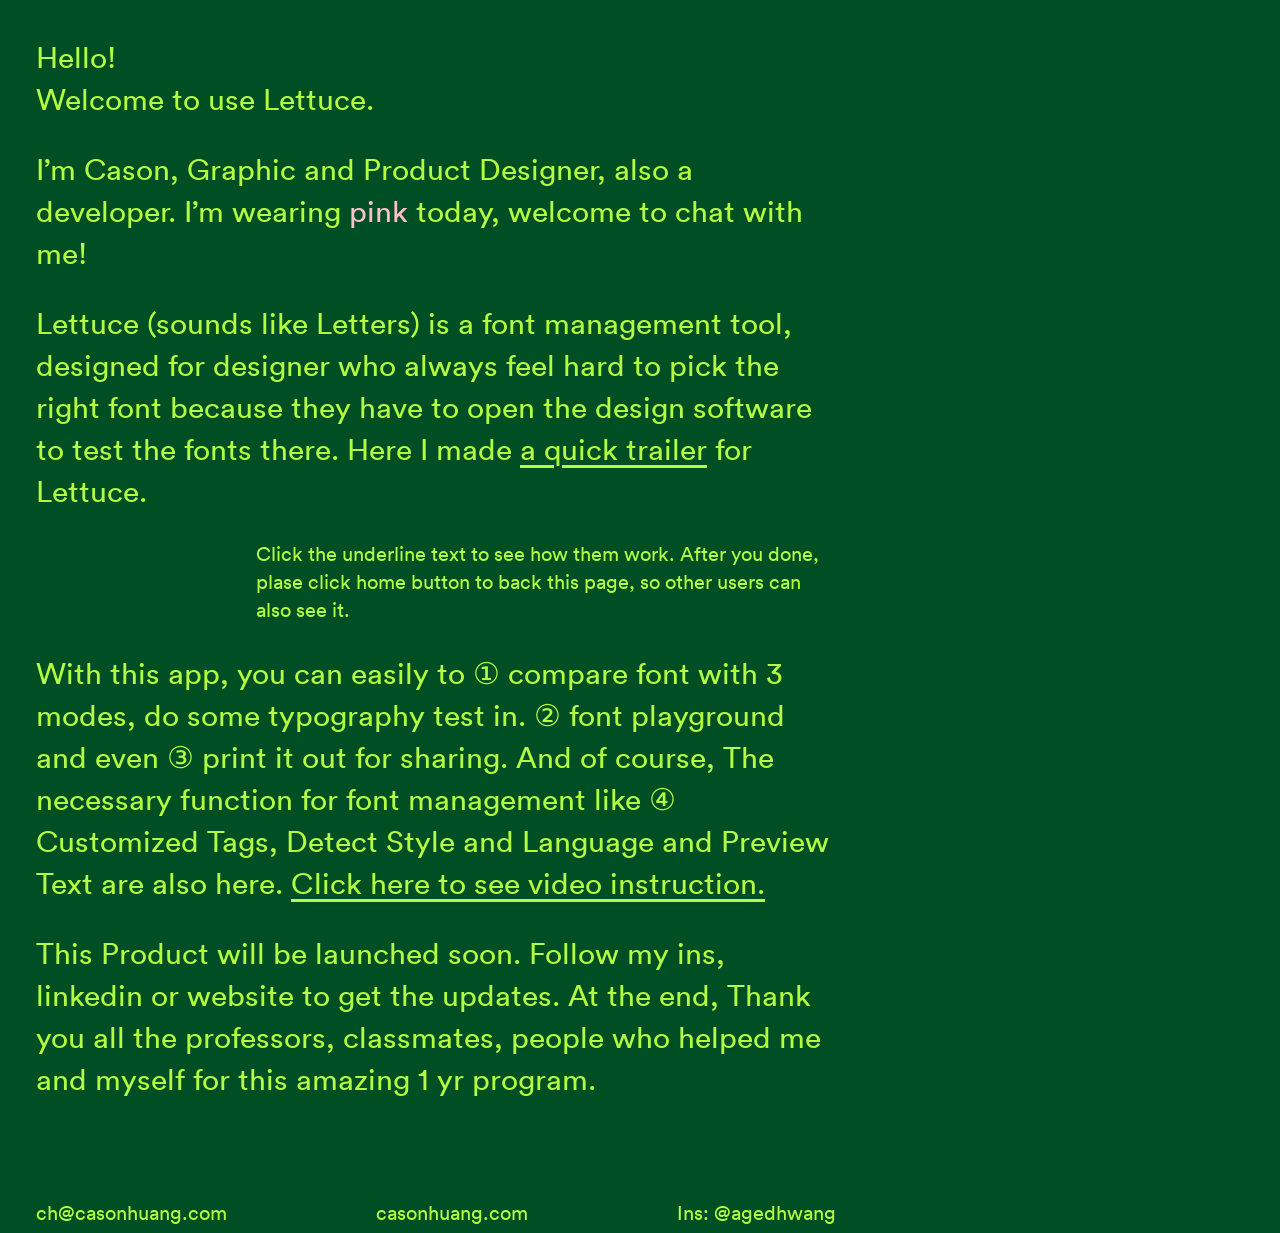
==== index.html @ 5a3631a3 "DOne" ====
<!DOCTYPE html>
<html lang="en">
<head>
  <meta charset="UTF-8">
  <meta name="viewport" content="width=device-width, initial-scale=1.0">
  <title>Lettuce</title>
  <link rel="stylesheet" href="style.css">
</head>
<body>
  <main>
    <H1>Lettuce Welcome Page</H1>

    <p>Hello!<br>Welcome to use Lettuce.</p>

    <p>I’m Cason, Graphic and Product Designer, also a developer. I’m wearing <span class="pink">pink </span>today, welcome to chat with me!</p>

    <p>Lettuce (sounds like Letters) is a font management tool, designed for designer who always feel hard to pick the right font because they have to open the design software to test the fonts there. Here I made <a href="./Trailer.html" class="underline">a quick trailer</a>  for Lettuce.</p>

    <p class="small-text">Click the underline text to see how them work. After you done, plase click home button to back this page, so other users can also see it.</p>

    <p>With this app, you can easily to ① compare font with 3 modes, do some typography test in. ② font playground and even ③ print it out for sharing. And of course, The necessary function for font management like ④ Customized Tags, Detect Style and Language and Preview Text are also here. <a href="./Instruction.html">Click here to see video instruction.</a> </p>

    <p>This Product will be launched soon. Follow my ins, linkedin or website to get the updates. At the end, Thank you all the professors, classmates, people who helped me and myself for this amazing 1 yr program.</p>

    <div class="contact">
      <span>ch@casonhuang.com</span>
      <span>casonhuang.com</span>
      <span>Ins: @agedhwang </span>
    </div>
  </main>




</body>
</html>
---- style.css ----
@font-face {
  font-family: Circular;
  src: url(./Font/Circular-Book.woff.ttf) format("truetype");
}
*{
  --dark-green: #004F24;
  --light-green: #b4fc42;
}
body{
  background-color: var(--dark-green);
  color: var(--light-green);
  font-family: Circular, sans-serif;
  display: flex;
  flex-direction: column;
  align-items: flex-start;
}

h1{
  display: none;
}

p{
  font-size: 30px;
  line-height: 140%;
  margin-block: 28px;
}

main{
  max-width: 800px;
  margin-inline: 28px;
}

a{
  color: var(--light-green);
  text-decoration: underline;
  text-underline-offset: 5px;
  text-decoration-thickness: 2.5px;
}

.small-text{
  font-size: 20px;
  margin-inline-start: 220px;
}

.pink{
  color: pink;
}

.contact {
  display: flex;
  flex-direction: row;
  justify-content: space-between;
  font-size: 20px;
  margin-top: 100px;
}
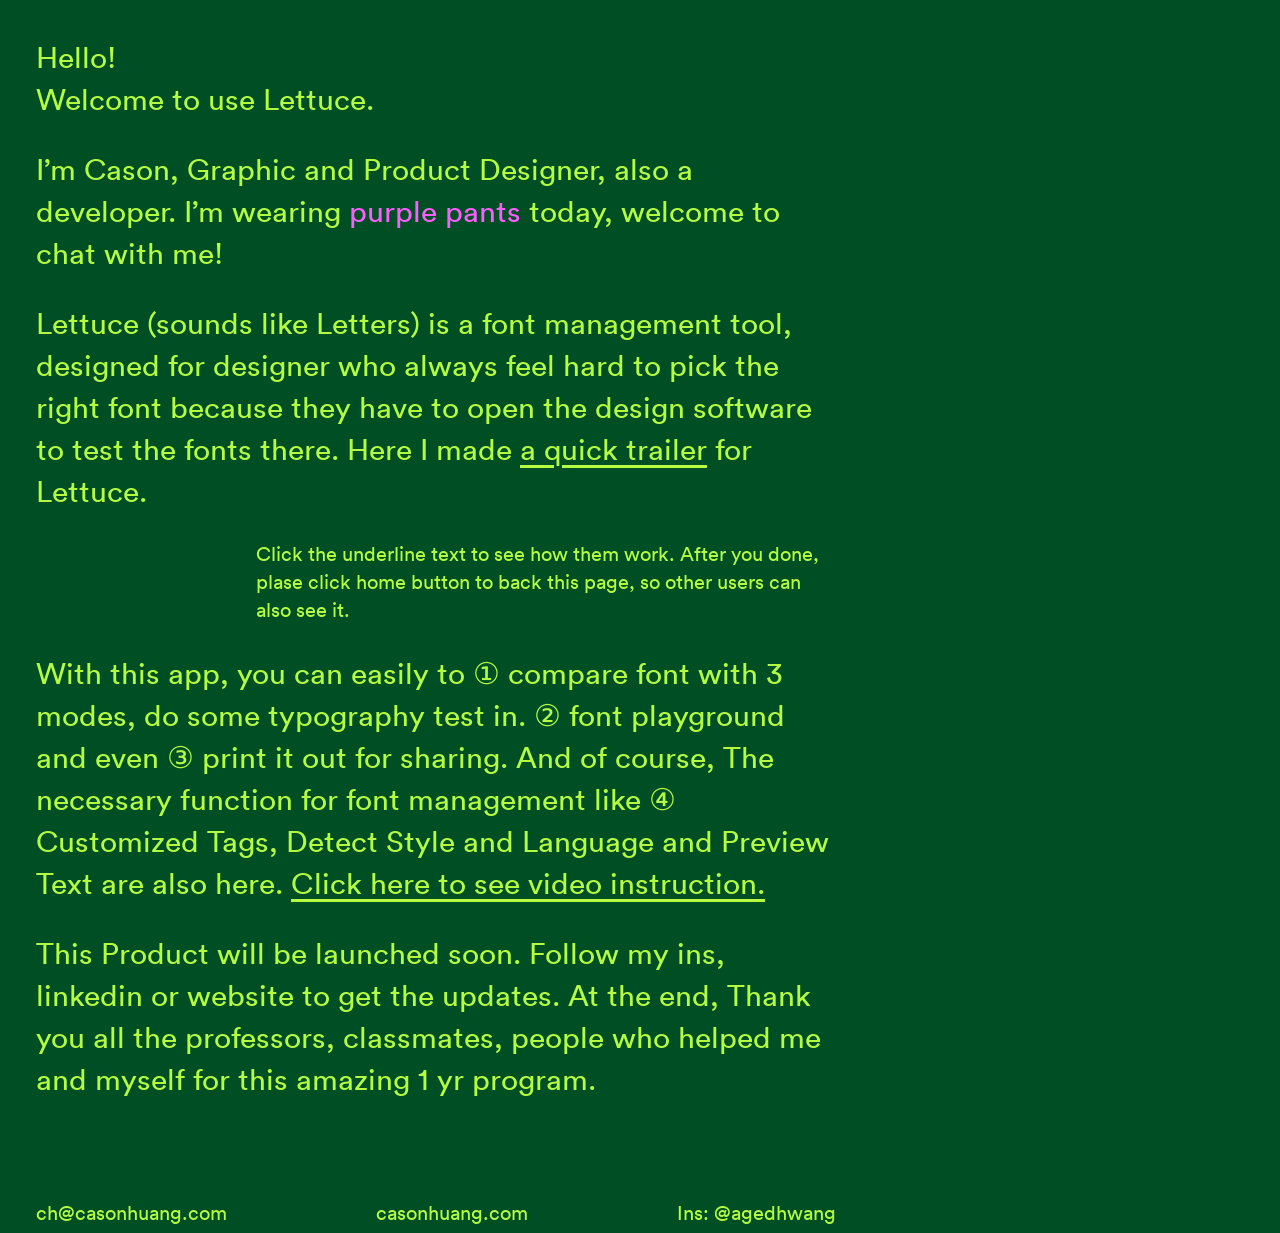
==== commit 9f1b1df5: "Pants" ====
--- a/index.html
+++ b/index.html
@@ -12,7 +12,7 @@
 
     <p>Hello!<br>Welcome to use Lettuce.</p>
 
-    <p>I’m Cason, Graphic and Product Designer, also a developer. I’m wearing <span class="pink">pink </span>today, welcome to chat with me!</p>
+    <p>I’m Cason, Graphic and Product Designer, also a developer. I’m wearing <span class="purple">purple pants  </span>today, welcome to chat with me!</p>
 
     <p>Lettuce (sounds like Letters) is a font management tool, designed for designer who always feel hard to pick the right font because they have to open the design software to test the fonts there. Here I made <a href="./Trailer.html" class="underline">a quick trailer</a>  for Lettuce.</p>
 
--- a/style.css
+++ b/style.css
@@ -42,8 +42,8 @@
   margin-inline-start: 220px;
 }
 
-.pink{
-  color: pink;
+.purple{
+  color: #fa5eff;
 }
 
 .contact {
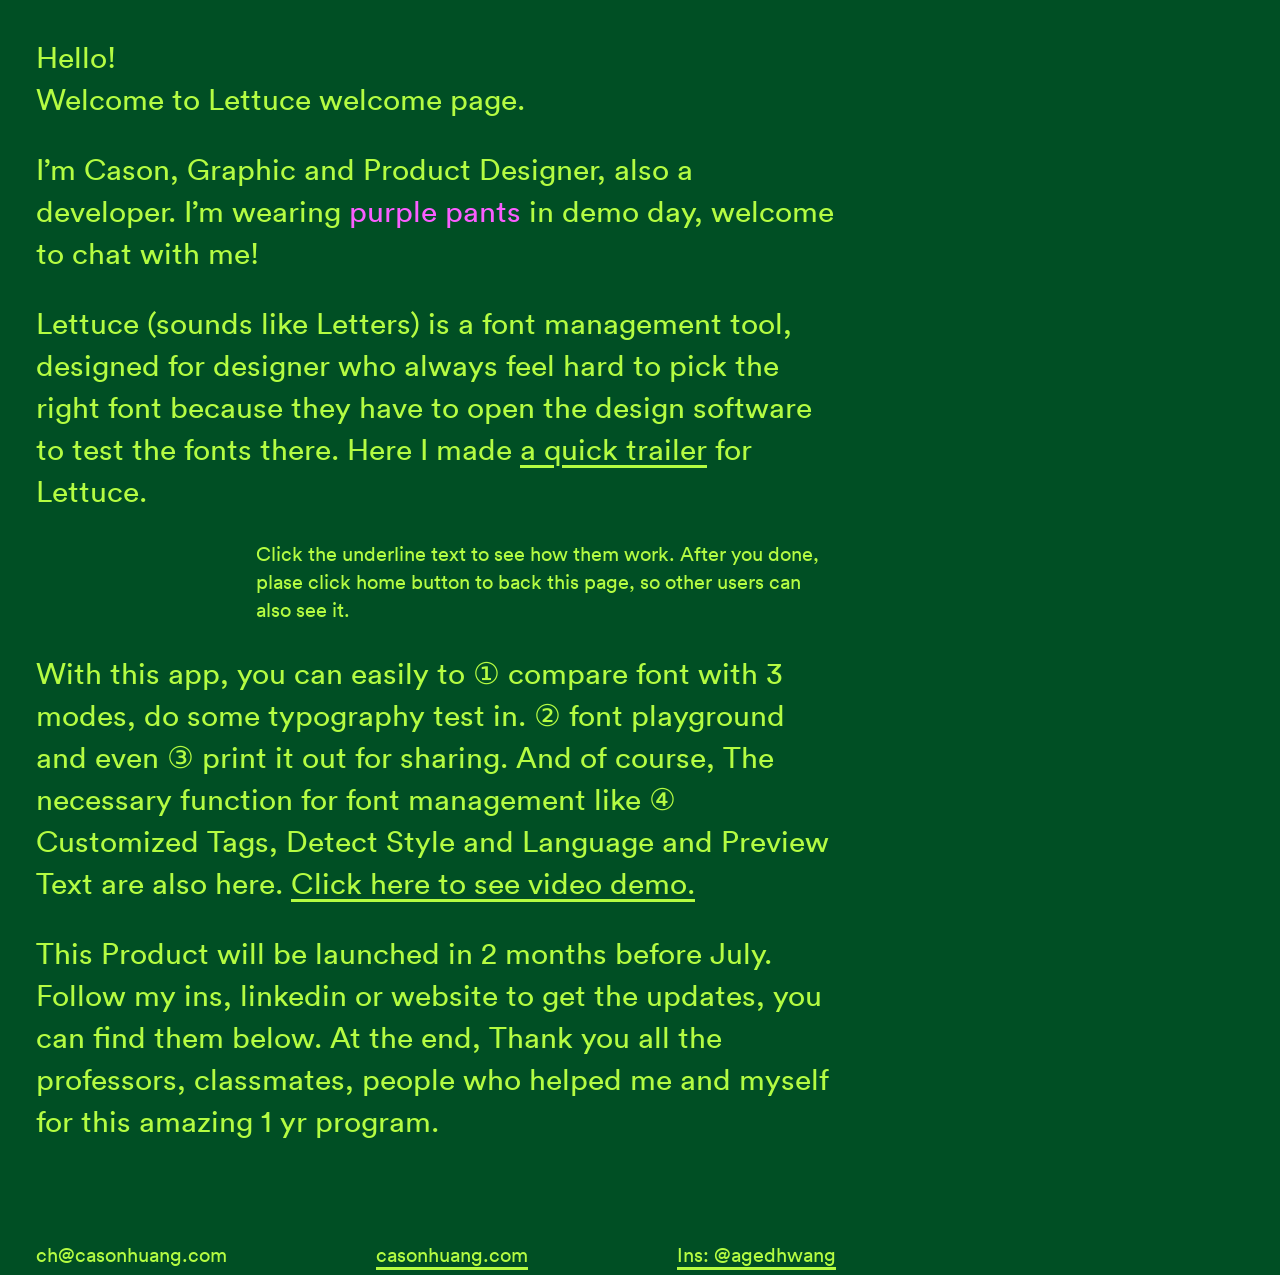
==== commit 1c953d03: "1" ====
--- a/index.html
+++ b/index.html
@@ -10,22 +10,22 @@
   <main>
     <H1>Lettuce Welcome Page</H1>
 
-    <p>Hello!<br>Welcome to use Lettuce.</p>
+    <p>Hello!<br>Welcome to Lettuce welcome page.</p>
 
-    <p>I’m Cason, Graphic and Product Designer, also a developer. I’m wearing <span class="purple">purple pants  </span>today, welcome to chat with me!</p>
+    <p>I’m Cason, Graphic and Product Designer, also a developer. I’m wearing <span class="purple">purple pants </span>in demo day, welcome to chat with me!</p>
 
     <p>Lettuce (sounds like Letters) is a font management tool, designed for designer who always feel hard to pick the right font because they have to open the design software to test the fonts there. Here I made <a href="./Trailer.html" class="underline">a quick trailer</a>  for Lettuce.</p>
 
     <p class="small-text">Click the underline text to see how them work. After you done, plase click home button to back this page, so other users can also see it.</p>
 
-    <p>With this app, you can easily to ① compare font with 3 modes, do some typography test in. ② font playground and even ③ print it out for sharing. And of course, The necessary function for font management like ④ Customized Tags, Detect Style and Language and Preview Text are also here. <a href="./Instruction.html">Click here to see video instruction.</a> </p>
+    <p>With this app, you can easily to ① compare font with 3 modes, do some typography test in. ② font playground and even ③ print it out for sharing. And of course, The necessary function for font management like ④ Customized Tags, Detect Style and Language and Preview Text are also here. <a href="./Instruction.html">Click here to see video demo.</a> </p>
 
-    <p>This Product will be launched soon. Follow my ins, linkedin or website to get the updates. At the end, Thank you all the professors, classmates, people who helped me and myself for this amazing 1 yr program.</p>
+    <p>This Product will be launched in 2 months before July. Follow my ins, linkedin or website to get the updates, you can find them below. At the end, Thank you all the professors, classmates, people who helped me and myself for this amazing 1 yr program.</p>
 
     <div class="contact">
       <span>ch@casonhuang.com</span>
-      <span>casonhuang.com</span>
-      <span>Ins: @agedhwang </span>
+      <span><a href="https://www.casonhuang.com/">casonhuang.com</a></span>
+      <span><a href="https://www.instagram.com/agedhwang/">Ins: @agedhwang </a></span>
     </div>
   </main>
 
--- a/style.css
+++ b/style.css
@@ -52,4 +52,32 @@
   justify-content: space-between;
   font-size: 20px;
   margin-top: 100px;
+}
+
+@media (width < 500px) {
+  p{
+    font-size: 20px;
+  }
+  main{
+    max-width: 88vw;
+    margin-inline: 10px;
+  }
+  a{
+    color: var(--light-green);
+    text-decoration: underline;
+    text-underline-offset: 5px;
+    text-decoration-thickness: 1.5px;
+  }
+
+  .small-text{
+    font-size: 14px;
+    margin-inline-start: 80px;
+  }
+  .contact {
+    display: flex;
+    flex-direction: row;
+    justify-content: space-between;
+    font-size: 12px;
+    margin-top: 50px;
+  }
 }
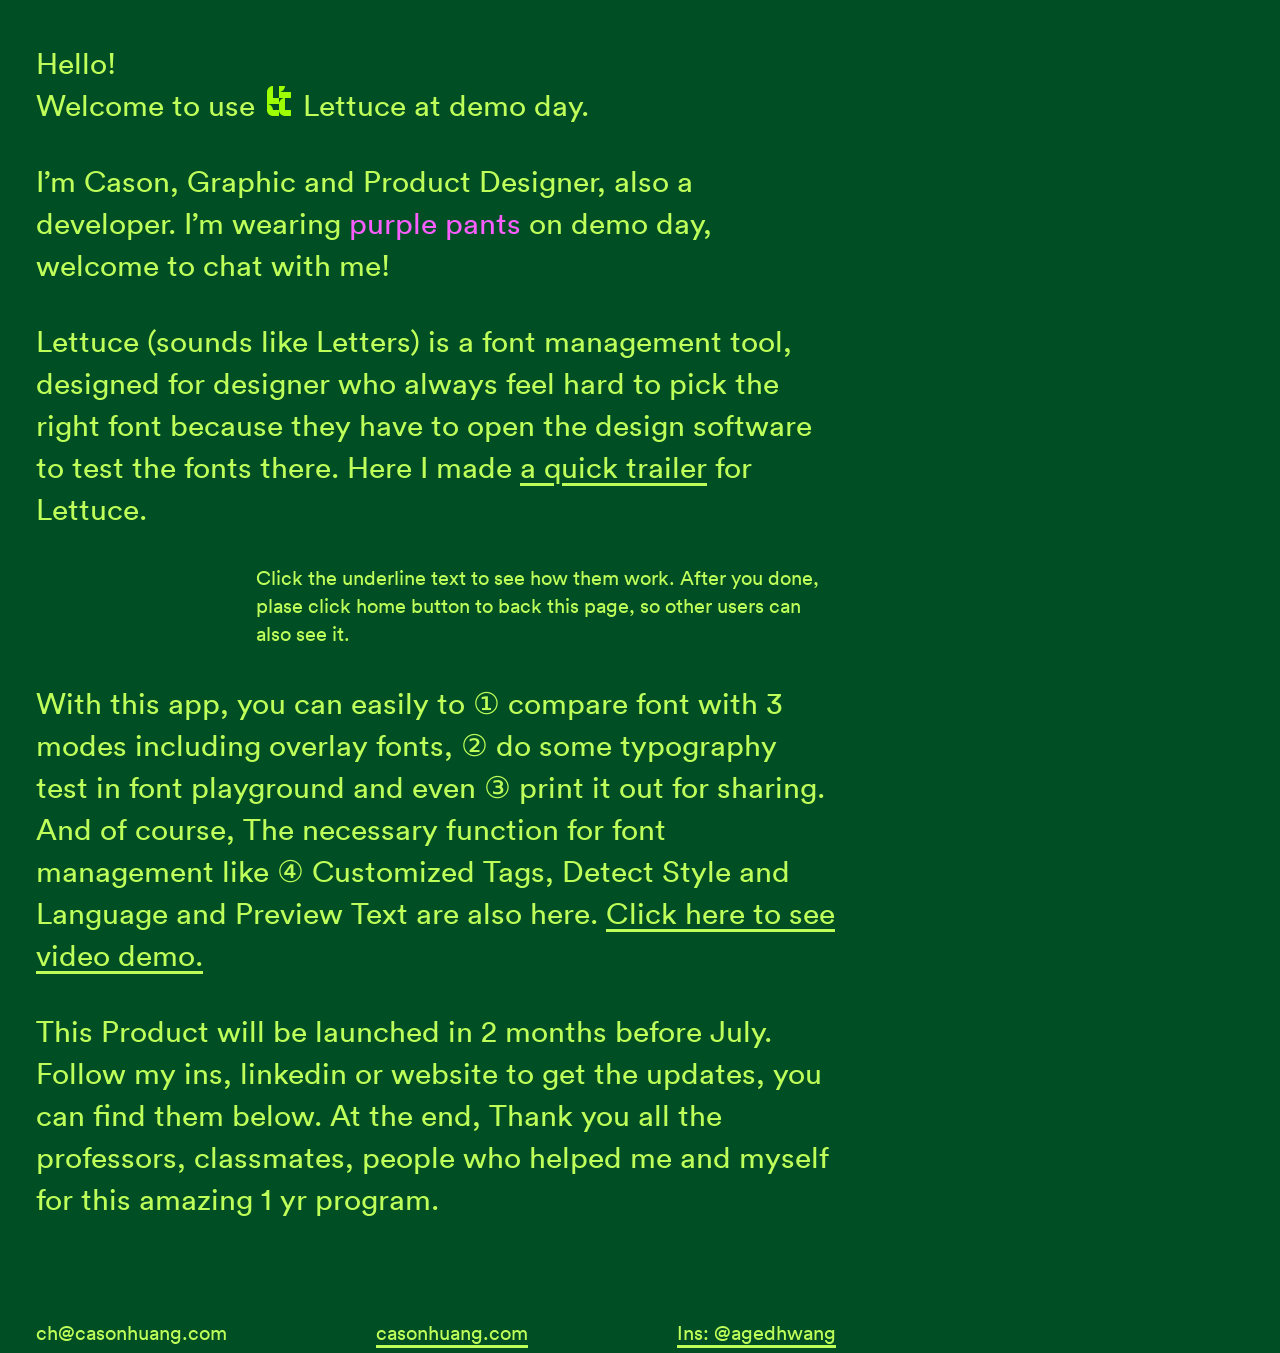
==== commit 6adc5821: "1" ====
--- a/index.html
+++ b/index.html
@@ -10,15 +10,29 @@
   <main>
     <H1>Lettuce Welcome Page</H1>
 
-    <p>Hello!<br>Welcome to Lettuce welcome page.</p>
+    <p>Hello!<br>Welcome to use 
+      <svg class="logo-svg" viewBox="0 0 527 660" fill="none" xmlns="http://www.w3.org/2000/svg">
+        <g clip-path="url(#clip0_312_17)">
+        <path d="M526.56 131.987H394.983H263.28V263.846H394.983H526.56V131.987Z" fill="#9DFF00"/>
+        <path d="M394.983 0H263.28V131.987C335.939 131.987 394.983 72.9434 394.983 0Z" fill="#9DFF00"/>
+        <path d="M394.983 263.846C322.324 263.846 263.28 322.889 263.28 395.833V263.973H131.576V0C58.9166 0 0 59.1709 0 131.987V395.833H263.28V527.692C263.28 600.508 322.196 659.678 394.983 659.678H526.687V527.692H394.983V263.846Z" fill="#9DFF00"/>
+        <path d="M0 527.692C0 600.508 58.9166 659.679 131.703 659.679H263.407V527.692H131.703C131.703 454.876 72.7868 395.706 0 395.706V527.692Z" fill="#9DFF00"/>
+        </g>
+        <defs>
+        <clipPath id="clip0_312_17">
+        <rect width="526.56" height="659.678" fill="white"/>
+        </clipPath>
+        </defs>
+      </svg>
+Lettuce at demo day.</p>
 
-    <p>I’m Cason, Graphic and Product Designer, also a developer. I’m wearing <span class="purple">purple pants </span>in demo day, welcome to chat with me!</p>
+    <p>I’m Cason, Graphic and Product Designer, also a developer. I’m wearing <span class="purple">purple pants </span>on demo day, welcome to chat with me!</p>
 
     <p>Lettuce (sounds like Letters) is a font management tool, designed for designer who always feel hard to pick the right font because they have to open the design software to test the fonts there. Here I made <a href="./Trailer.html" class="underline">a quick trailer</a>  for Lettuce.</p>
 
     <p class="small-text">Click the underline text to see how them work. After you done, plase click home button to back this page, so other users can also see it.</p>
 
-    <p>With this app, you can easily to ① compare font with 3 modes, do some typography test in. ② font playground and even ③ print it out for sharing. And of course, The necessary function for font management like ④ Customized Tags, Detect Style and Language and Preview Text are also here. <a href="./Instruction.html">Click here to see video demo.</a> </p>
+    <p>With this app, you can easily to ① compare font with 3 modes including overlay fonts, ② do some typography test in font playground and even ③ print it out for sharing. And of course, The necessary function for font management like ④ Customized Tags, Detect Style and Language and Preview Text are also here. <a href="./Instruction.html">Click here to see video demo.</a> </p>
 
     <p>This Product will be launched in 2 months before July. Follow my ins, linkedin or website to get the updates, you can find them below. At the end, Thank you all the professors, classmates, people who helped me and myself for this amazing 1 yr program.</p>
 
--- a/style.css
+++ b/style.css
@@ -4,7 +4,7 @@
 }
 *{
   --dark-green: #004F24;
-  --light-green: #b4fc42;
+  --light-green: #bfff59;
 }
 body{
   background-color: var(--dark-green);
@@ -19,10 +19,17 @@
   display: none;
 }
 
+.logo-svg {
+  width: 24px; 
+  height: auto;
+  vertical-align: baseline;
+  margin: 0 4px;
+}
+
 p{
   font-size: 30px;
   line-height: 140%;
-  margin-block: 28px;
+  margin-block: 34px;
 }
 
 main{
@@ -57,6 +64,7 @@
 @media (width < 500px) {
   p{
     font-size: 20px;
+    margin-block: 25px;
   }
   main{
     max-width: 88vw;
@@ -80,4 +88,7 @@
     font-size: 12px;
     margin-top: 50px;
   }
+  .logo-svg {
+    width: 18px; 
+  }
 }
